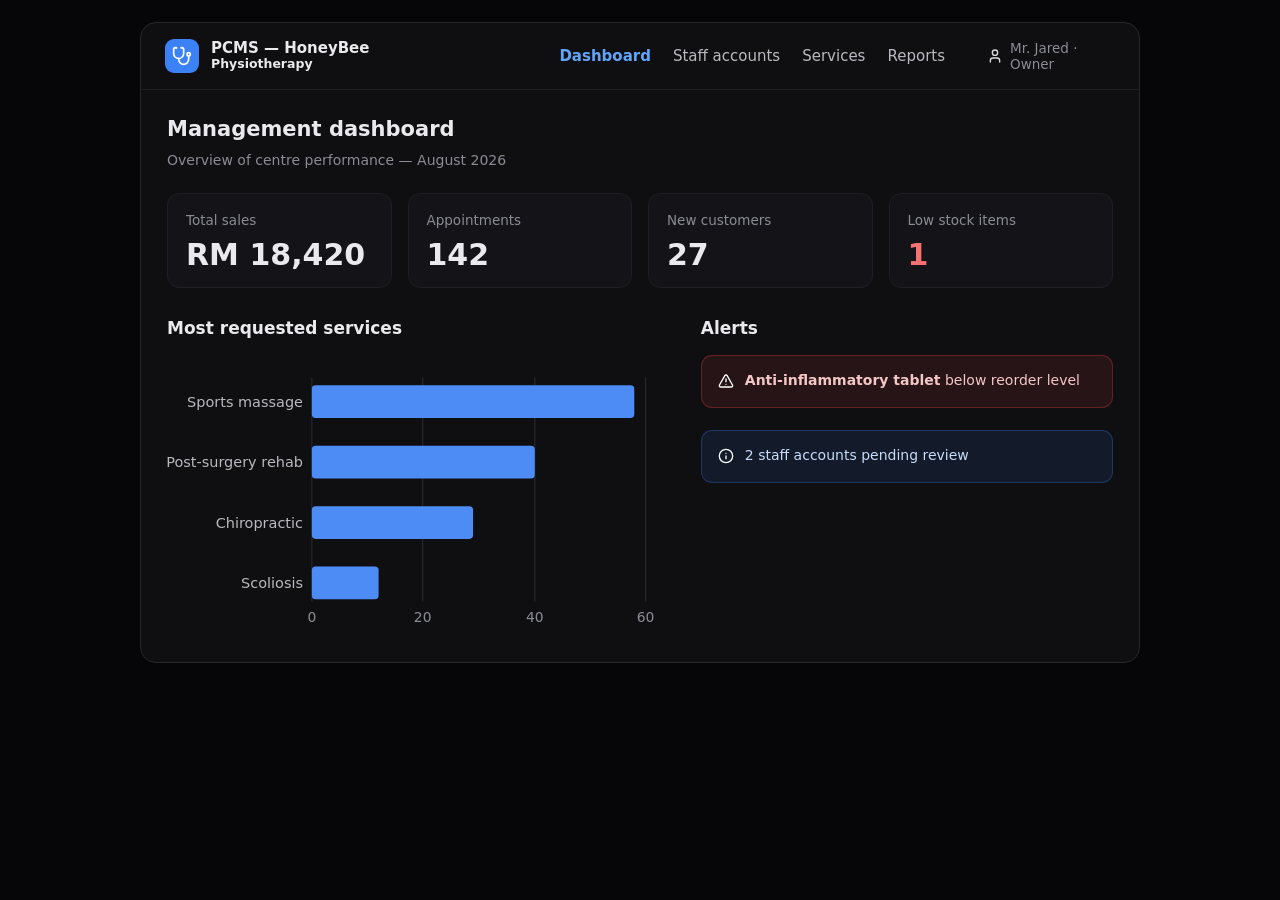
==== owner/dashboard.html @ 139888cd "PCMS prototype static site" ====
<!DOCTYPE html>
<html lang="en">
<head>
<meta charset="utf-8">
<meta name="viewport" content="width=device-width, initial-scale=1">
<title>Management dashboard — PCMS</title>
<link rel="stylesheet" href="../styles.css">
</head>
<body>
<div class="app">
  <header class="topbar">
    <a class="brand" href="../index.html"><span class="brand-icon"><svg class="icon"><use href="../icons.svg#stethoscope"/></svg></span><span>PCMS — HoneyBee<br><small>Physiotherapy</small></span></a>
    <nav class="nav">
      <a class="active" href="dashboard.html">Dashboard</a>
      <a href="staff.html">Staff accounts</a>
      <a href="#">Services</a>
      <a href="#">Reports</a>
    </nav>
    <div class="user"><svg class="icon avatar"><use href="../icons.svg#user"/></svg> Mr. Jared · Owner</div>
  </header>

  <main>
    <div class="page-head">
      <div>
        <h1>Management dashboard</h1>
        <p>Overview of centre performance — August 2026</p>
      </div>
    </div>

    <div class="stat-grid">
      <div class="stat-card"><div class="label">Total sales</div><div class="value">RM 18,420</div></div>
      <div class="stat-card"><div class="label">Appointments</div><div class="value">142</div></div>
      <div class="stat-card"><div class="label">New customers</div><div class="value">27</div></div>
      <div class="stat-card"><div class="label">Low stock items</div><div class="value value-red">1</div></div>
    </div>

    <div class="split split-wide" style="margin-top:28px;">
      <div>
        <h2 class="section" style="margin-top:0;">Most requested services</h2>
        <div class="chart-box">
          <svg viewBox="0 0 400 220" role="img" aria-label="Bar chart of most requested services">
            <g stroke="#26262c" stroke-width="1">
              <line x1="115" y1="18" x2="115" y2="196"/>
              <line x1="203" y1="18" x2="203" y2="196"/>
              <line x1="292" y1="18" x2="292" y2="196"/>
              <line x1="380" y1="18" x2="380" y2="196"/>
            </g>
            <g fill="#4d8cf5">
              <rect x="115" y="24" width="256" height="26" rx="3"/>
              <rect x="115" y="72" width="177" height="26" rx="3"/>
              <rect x="115" y="120" width="128" height="26" rx="3"/>
              <rect x="115" y="168" width="53"  height="26" rx="3"/>
            </g>
            <g fill="#b9b9c0" font-size="11.5" text-anchor="end">
              <text x="108" y="41">Sports massage</text>
              <text x="108" y="89">Post-surgery rehab</text>
              <text x="108" y="137">Chiropractic</text>
              <text x="108" y="185">Scoliosis</text>
            </g>
            <g fill="#8b8b95" font-size="11" text-anchor="middle">
              <text x="115" y="212">0</text><text x="203" y="212">20</text>
              <text x="292" y="212">40</text><text x="380" y="212">60</text>
            </g>
          </svg>
        </div>
      </div>

      <div>
        <h2 class="section" style="margin-top:0;">Alerts</h2>
        <div class="banner banner-red" style="margin-top:8px;">
          <span class="ico"><svg class="icon"><use href="../icons.svg#warning"/></svg></span>
          <span><strong>Anti-inflammatory tablet</strong> below reorder level</span>
        </div>
        <div class="banner banner-blue">
          <span class="ico"><svg class="icon"><use href="../icons.svg#info"/></svg></span>
          <span>2 staff accounts pending review</span>
        </div>
      </div>
    </div>
  </main>
</div>
</body>
</html>
---- styles.css ----
/* PCMS prototype — HoneyBee Physiotherapy Centre
   Single stylesheet, dark theme, no dependencies. */

:root {
  --bg: #060608;
  --card: #0f0f12;
  --panel: #141418;
  --panel-2: #1a1a20;
  --border: #26262c;
  --border-soft: #1e1e24;
  --text: #e9e9ee;
  --muted: #8b8b95;
  --muted-2: #6a6a74;
  --blue: #3b82f6;
  --blue-2: #60a5fa;
  --green: #22c55e;
  --green-2: #4ade80;
  --amber: #f59e0b;
  --amber-2: #fbbf24;
  --red: #ef4444;
  --red-2: #f87171;
  --white-btn: #f4f4f5;
  --radius: 16px;
}

* { box-sizing: border-box; }

body {
  margin: 0;
  background: var(--bg);
  color: var(--text);
  font-family: system-ui, -apple-system, "Segoe UI", Roboto, Helvetica, Arial, sans-serif;
  font-size: 15px;
  line-height: 1.5;
  -webkit-font-smoothing: antialiased;
  padding: 22px;
}

a { color: var(--blue-2); text-decoration: none; }
a:hover { text-decoration: underline; }

/* ---- App shell (single floating card) ---- */
.app {
  max-width: 1000px;
  margin: 0 auto;
  background: var(--card);
  border: 1px solid var(--border);
  border-radius: var(--radius);
  overflow: hidden;
}

/* ---- Top bar ---- */
.topbar {
  display: flex;
  align-items: center;
  gap: 20px;
  padding: 16px 24px;
  border-bottom: 1px solid var(--border-soft);
}
.brand { display: flex; align-items: center; gap: 12px; font-weight: 700; line-height: 1.15; color: var(--text); text-decoration: none; }
a.brand:hover { text-decoration: none; opacity: .9; }
.brand-icon {
  width: 34px; height: 34px; flex: none;
  background: var(--blue);
  border-radius: 9px;
  display: grid; place-items: center;
  font-size: 17px;
}
.brand small { display: block; font-weight: 700; }
nav.nav { display: flex; gap: 22px; margin-left: auto; }
nav.nav a { color: #b9b9c0; font-weight: 500; }
nav.nav a:hover { color: #fff; text-decoration: none; }
nav.nav a.active { color: var(--blue-2); font-weight: 600; }
.user {
  display: flex; align-items: center; gap: 7px;
  color: var(--muted); font-size: 13.5px; line-height: 1.2;
  padding-left: 22px; max-width: 150px;
}
.user .avatar { opacity: .85; }

/* ---- Icons (monochrome white, external sprite) ---- */
.icon { width: 16px; height: 16px; display: inline-block; vertical-align: -3px; color: #fff; flex: none; }
.brand-icon .icon { width: 20px; height: 20px; }
.btn .icon, .btn-ghost .icon, .btn-dark .icon { width: 15px; height: 15px; vertical-align: -2px; }
.btn .icon { color: #111; }
.role-links .icon { width: 14px; height: 14px; }
.login-error {
  display: none; margin: -4px 0 16px;
  color: var(--red-2); background: rgba(239,68,68,.10);
  border: 1px solid rgba(239,68,68,.30);
  border-radius: 9px; padding: 9px 12px; font-size: 13.5px;
}

/* ---- Main content ---- */
main { padding: 24px 26px 30px; }
.page-head { display: flex; align-items: flex-start; gap: 16px; margin-bottom: 22px; }
.page-head h1 { font-size: 21px; margin: 0 0 4px; font-weight: 700; }
.page-head p { margin: 0; color: var(--muted); font-size: 14px; }
.page-head .spacer { margin-left: auto; }

h2.section { font-size: 17px; margin: 30px 0 14px; font-weight: 700; }

/* ---- Buttons ---- */
.btn {
  display: inline-flex; align-items: center; gap: 8px;
  background: var(--white-btn); color: #111;
  border: none; border-radius: 9px;
  padding: 10px 18px; font-size: 14.5px; font-weight: 600;
  cursor: pointer; font-family: inherit; text-decoration: none;
}
.btn:hover { background: #fff; text-decoration: none; }
.btn-dark {
  background: var(--panel-2); color: var(--text);
  border: 1px solid var(--border);
}
.btn-dark:hover { background: #24242c; }
.btn-ghost {
  background: transparent; color: var(--text);
  border: 1px solid var(--border);
}
.btn-ghost:hover { background: var(--panel); }
.btn-full { width: 100%; justify-content: center; }

/* ---- Inputs ---- */
.field { display: flex; flex-direction: column; gap: 7px; }
.field label { font-size: 13.5px; color: #cfcfd6; font-weight: 500; }
.input, select.input {
  background: var(--panel); color: var(--text);
  border: 1px solid var(--border);
  border-radius: 9px; padding: 11px 13px;
  font-size: 14.5px; font-family: inherit; width: 100%;
}
.input::placeholder { color: var(--muted-2); }
.input:focus, select.input:focus { outline: none; border-color: var(--blue); }
select.input { appearance: auto; }
.row { display: grid; gap: 16px; }
.row-3 { grid-template-columns: repeat(3, 1fr); }
.row-2 { grid-template-columns: repeat(2, 1fr); }

/* ---- Search bar ---- */
.searchbar { display: flex; gap: 12px; margin: 4px 0 8px; }
.searchbar .input { flex: 1; }
.icon-btn {
  width: 46px; flex: none;
  background: var(--panel-2); border: 1px solid var(--border);
  border-radius: 9px; color: var(--text);
  display: grid; place-items: center; cursor: pointer; font-size: 15px;
}

/* ---- Tables ---- */
table.data { width: 100%; border-collapse: collapse; margin-top: 8px; }
table.data th {
  text-align: left; font-weight: 500; color: var(--muted);
  font-size: 13px; padding: 10px 12px; border-bottom: 1px solid var(--border-soft);
}
table.data td {
  padding: 14px 12px; border-bottom: 1px solid var(--border-soft);
  font-size: 14px; vertical-align: middle;
}
table.data tr:last-child td { border-bottom: none; }
table.data td.name, table.data td strong { font-weight: 600; color: #fff; }
table.data td.right, table.data th.right { text-align: right; }
table.data td.num { font-variant-numeric: tabular-nums; }

/* ---- Pills / chips / tags ---- */
.pill {
  display: inline-block; padding: 3px 11px; border-radius: 999px;
  font-size: 12.5px; font-weight: 600;
}
.pill-amber { color: var(--amber-2); background: rgba(245,158,11,.12); }
.pill-green { color: var(--green-2); background: rgba(34,197,94,.12); }
.pill-grey  { color: var(--muted); background: rgba(255,255,255,.06); }
.pill-red   { color: var(--red-2); background: rgba(239,68,68,.12); }

.chip {
  display: inline-block; padding: 4px 12px; border-radius: 8px;
  font-size: 13px; font-weight: 600;
}
.chip-amber { color: var(--amber-2); background: rgba(245,158,11,.14); }
.chip-blue  { color: var(--blue-2); background: rgba(59,130,246,.16); }

.tag {
  display: inline-block; padding: 4px 11px; border-radius: 7px;
  font-size: 12.5px; font-weight: 600;
  color: var(--blue-2); background: rgba(59,130,246,.16);
}

.muted { color: var(--muted); }
.chk { color: var(--muted); font-size: 13px; }

/* ---- Banners ---- */
.banner {
  display: flex; gap: 11px; align-items: flex-start;
  padding: 14px 16px; border-radius: 11px; margin-top: 22px;
  font-size: 14px; line-height: 1.45;
}
.banner .ico { font-size: 15px; flex: none; margin-top: 1px; }
.banner-blue { background: rgba(59,130,246,.10); border: 1px solid rgba(59,130,246,.28); color: #c7dbfb; }
.banner-blue .ico { color: var(--blue-2); }
.banner-red { background: rgba(239,68,68,.10); border: 1px solid rgba(239,68,68,.30); color: #f4c6c6; }
.banner-red .ico { color: var(--red-2); }

/* ---- Stat cards ---- */
.stat-grid { display: grid; grid-template-columns: repeat(4, 1fr); gap: 16px; }
.stat-card {
  background: var(--panel); border: 1px solid var(--border-soft);
  border-radius: 12px; padding: 16px 18px;
}
.stat-card .label { color: var(--muted); font-size: 13.5px; margin-bottom: 8px; }
.stat-card .value { font-size: 30px; font-weight: 700; line-height: 1.1; }
.stat-card .delta { font-size: 13px; margin-top: 6px; }
.delta-green { color: var(--green-2); }
.value-green { color: var(--green-2); }
.value-red { color: var(--red-2); }

/* ---- Two-column layout (treatment record, progress, dashboard) ---- */
.split { display: grid; grid-template-columns: 1fr 1fr; gap: 30px; align-items: start; }
.split-wide { grid-template-columns: 1.1fr .9fr; }

/* history cards */
.history-card {
  background: var(--panel); border: 1px solid var(--border-soft);
  border-radius: 11px; padding: 13px 15px; margin-bottom: 12px;
}
.history-card .hc-head { display: flex; justify-content: space-between; font-size: 13px; color: var(--muted); margin-bottom: 5px; }
.history-card .hc-body { font-weight: 600; font-size: 13.5px; }

/* schedule grid */
table.sched { width: 100%; border-collapse: collapse; }
table.sched th { color: var(--muted); font-weight: 600; font-size: 14px; padding: 10px; text-align: center; }
table.sched th.corner { text-align: left; color: var(--muted-2); }
table.sched td { padding: 10px; border-top: 1px solid var(--border-soft); height: 54px; text-align: center; }
table.sched td.time { color: var(--muted); font-size: 13.5px; text-align: left; width: 90px; }
.slot {
  display: inline-block; padding: 6px 16px; border-radius: 8px;
  font-size: 13.5px; font-weight: 600;
}
.slot-booked { background: rgba(59,130,246,.20); color: var(--blue-2); border: 1px solid rgba(59,130,246,.35); }
.slot-blocked { background: rgba(239,68,68,.16); color: var(--red-2); border: 1px solid rgba(239,68,68,.32); }
.legend { display: flex; gap: 22px; margin-top: 14px; font-size: 13px; color: var(--muted); }
.legend .dot { display: inline-block; width: 11px; height: 11px; border-radius: 3px; margin-right: 7px; vertical-align: -1px; }
.dot-blue { background: var(--blue); }
.dot-red { background: var(--red); }

.divider { border: none; border-top: 1px solid var(--border-soft); margin: 26px 0; }

/* chart wrapper */
.chart-box { margin-top: 10px; }
.chart-box svg { width: 100%; height: auto; display: block; }

/* ---- Login ---- */
.login-wrap { min-height: 80vh; display: grid; place-items: center; }
.login-card {
  width: 380px; max-width: 100%;
  background: var(--card); border: 1px solid var(--border);
  border-radius: 16px; padding: 32px 30px;
}
.login-logo { display: grid; place-items: center; margin-bottom: 16px; }
.login-logo .brand-icon { width: 46px; height: 46px; font-size: 22px; border-radius: 12px; }
.login-card h1 { text-align: center; font-size: 20px; margin: 0 0 2px; }
.login-card .sub { text-align: center; color: var(--muted); font-weight: 600; font-size: 13px; margin-bottom: 22px; }
.login-card .field { margin-bottom: 16px; }
.login-card .forgot { text-align: right; font-size: 13px; margin: -6px 0 18px; }
.login-sep { text-align: center; color: var(--muted-2); font-size: 12px; text-transform: lowercase; margin: 20px 0 14px; position: relative; }
.role-links { display: flex; justify-content: center; gap: 22px; font-size: 13.5px; }
.role-links a { color: #cfcfd6; }
.role-links a:hover { color: var(--blue-2); text-decoration: none; }

@media (max-width: 720px) {
  .stat-grid { grid-template-columns: repeat(2, 1fr); }
  .split, .split-wide { grid-template-columns: 1fr; }
  .row-3 { grid-template-columns: 1fr; }
  nav.nav { gap: 14px; font-size: 13px; }
  .topbar { flex-wrap: wrap; }
}
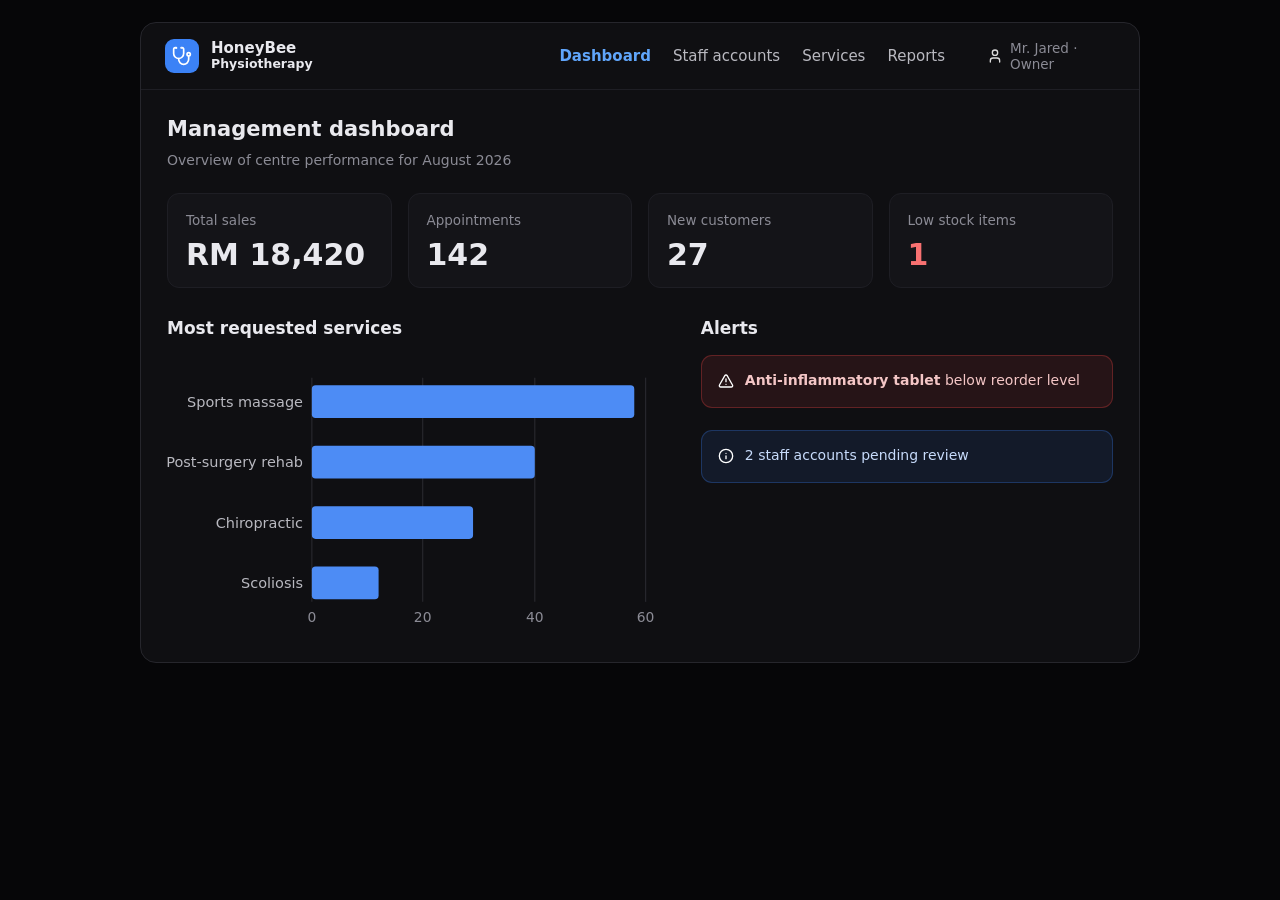
==== commit d0672632: "Remove em-dashes and soften copy across the site Replace every em-dash (and the two en-dashes) with " ====
--- a/owner/dashboard.html
+++ b/owner/dashboard.html
@@ -3,18 +3,18 @@
 <head>
 <meta charset="utf-8">
 <meta name="viewport" content="width=device-width, initial-scale=1">
-<title>Management dashboard — PCMS</title>
+<title>Management dashboard - PCMS</title>
 <link rel="stylesheet" href="../styles.css">
 </head>
 <body>
 <div class="app">
   <header class="topbar">
-    <a class="brand" href="../index.html"><span class="brand-icon"><svg class="icon"><use href="../icons.svg#stethoscope"/></svg></span><span>PCMS — HoneyBee<br><small>Physiotherapy</small></span></a>
+    <a class="brand" href="../index.html"><span class="brand-icon"><svg class="icon"><use href="../icons.svg#stethoscope"/></svg></span><span>HoneyBee<br><small>Physiotherapy</small></span></a>
     <nav class="nav">
       <a class="active" href="dashboard.html">Dashboard</a>
       <a href="staff.html">Staff accounts</a>
-      <a href="#">Services</a>
-      <a href="#">Reports</a>
+      <a href="services.html">Services</a>
+      <a href="reports.html">Reports</a>
     </nav>
     <div class="user"><svg class="icon avatar"><use href="../icons.svg#user"/></svg> Mr. Jared · Owner</div>
   </header>
@@ -23,7 +23,7 @@
     <div class="page-head">
       <div>
         <h1>Management dashboard</h1>
-        <p>Overview of centre performance — August 2026</p>
+        <p>Overview of centre performance for August 2026</p>
       </div>
     </div>
 
@@ -79,5 +79,6 @@
     </div>
   </main>
 </div>
+<script src="../app.js"></script>
 </body>
 </html>
--- a/styles.css
+++ b/styles.css
@@ -1,4 +1,4 @@
-/* PCMS prototype — HoneyBee Physiotherapy Centre
+/* PCMS prototype for HoneyBee Physiotherapy Centre
    Single stylesheet, dark theme, no dependencies. */
 
 :root {
@@ -199,6 +199,7 @@
 .banner-blue .ico { color: var(--blue-2); }
 .banner-red { background: rgba(239,68,68,.10); border: 1px solid rgba(239,68,68,.30); color: #f4c6c6; }
 .banner-red .ico { color: var(--red-2); }
+.banner-green { background: rgba(34,197,94,.10); border: 1px solid rgba(34,197,94,.28); color: #c1e6cd; }
 
 /* ---- Stat cards ---- */
 .stat-grid { display: grid; grid-template-columns: repeat(4, 1fr); gap: 16px; }
@@ -237,6 +238,17 @@
 }
 .slot-booked { background: rgba(59,130,246,.20); color: var(--blue-2); border: 1px solid rgba(59,130,246,.35); }
 .slot-blocked { background: rgba(239,68,68,.16); color: var(--red-2); border: 1px solid rgba(239,68,68,.32); }
+.slot-green { background: rgba(34,197,94,.16); color: var(--green-2); border: 1px solid rgba(34,197,94,.32); line-height: 1.35; }
+.slot-booked.two, .slot-green.two { line-height: 1.35; padding: 7px 16px; }
+.dot-green { background: var(--green); }
+
+/* Invoice summary */
+.invoice-summary { margin-left: auto; width: 280px; max-width: 100%; margin-top: 10px; }
+.invoice-summary .line { display: flex; justify-content: space-between; padding: 6px 0; color: var(--muted); }
+.invoice-summary .line span:last-child { color: var(--text); font-variant-numeric: tabular-nums; }
+.invoice-summary .total { border-top: 1px solid var(--border-soft); margin-top: 6px; padding-top: 12px; font-weight: 700; font-size: 18px; }
+.invoice-summary .total span { color: var(--text); }
+.amt-red { color: var(--red-2); }
 .legend { display: flex; gap: 22px; margin-top: 14px; font-size: 13px; color: var(--muted); }
 .legend .dot { display: inline-block; width: 11px; height: 11px; border-radius: 3px; margin-right: 7px; vertical-align: -1px; }
 .dot-blue { background: var(--blue); }
@@ -273,3 +285,47 @@
   nav.nav { gap: 14px; font-size: 13px; }
   .topbar { flex-wrap: wrap; }
 }
+
+/* ---- Toast notifications ---- */
+.pcms-toast {
+  position: fixed; left: 50%; bottom: 26px; transform: translate(-50%, 20px);
+  background: var(--panel-2); color: var(--text);
+  border: 1px solid var(--border); border-left: 3px solid var(--blue);
+  border-radius: 10px; padding: 12px 18px; font-size: 14px; font-weight: 500;
+  box-shadow: 0 10px 30px rgba(0,0,0,.5); max-width: 90vw;
+  opacity: 0; pointer-events: none; transition: opacity .22s ease, transform .22s ease;
+  z-index: 1000;
+}
+.pcms-toast.show { opacity: 1; transform: translate(-50%, 0); }
+.pcms-toast-green { border-left-color: var(--green); }
+.pcms-toast-red { border-left-color: var(--red); }
+
+/* ---- Report bar chart (CSS bars, no dependencies) ---- */
+.bar-chart { margin-top: 10px; display: flex; flex-direction: column; gap: 12px; }
+.bar-row { display: grid; grid-template-columns: 180px 1fr 90px; align-items: center; gap: 12px; }
+.bar-label { font-size: 13.5px; color: #cfcfd6; }
+.bar-track { background: var(--panel); border: 1px solid var(--border-soft); border-radius: 7px; height: 22px; overflow: hidden; }
+.bar-fill { height: 100%; background: var(--blue); border-radius: 6px 0 0 6px; min-width: 2px; }
+.bar-val { text-align: right; font-size: 13.5px; font-variant-numeric: tabular-nums; color: var(--text); }
+@media (max-width: 720px) {
+  .bar-row { grid-template-columns: 120px 1fr 70px; gap: 8px; }
+}
+
+/* ---- Invoice line-item remove button ---- */
+.linedel {
+  margin-left: 10px; width: 22px; height: 22px; line-height: 1;
+  border: 1px solid var(--border); background: var(--panel-2);
+  color: var(--muted); border-radius: 6px; cursor: pointer;
+  font-size: 15px; vertical-align: middle;
+}
+.linedel:hover { color: var(--red-2); border-color: var(--red); }
+
+/* ---- Print: show only the invoice ---- */
+@media print {
+  body { background: #fff; color: #000; padding: 0; }
+  .topbar, .page-head p, #billActions, .pcms-toast, .linedel { display: none !important; }
+  .app { border: none; max-width: 100%; }
+  table.data td, table.data th { color: #000 !important; border-color: #ccc !important; }
+  .invoice-summary .line, .invoice-summary .line span, .invoice-summary .total span,
+  .amt-red { color: #000 !important; }
+}
